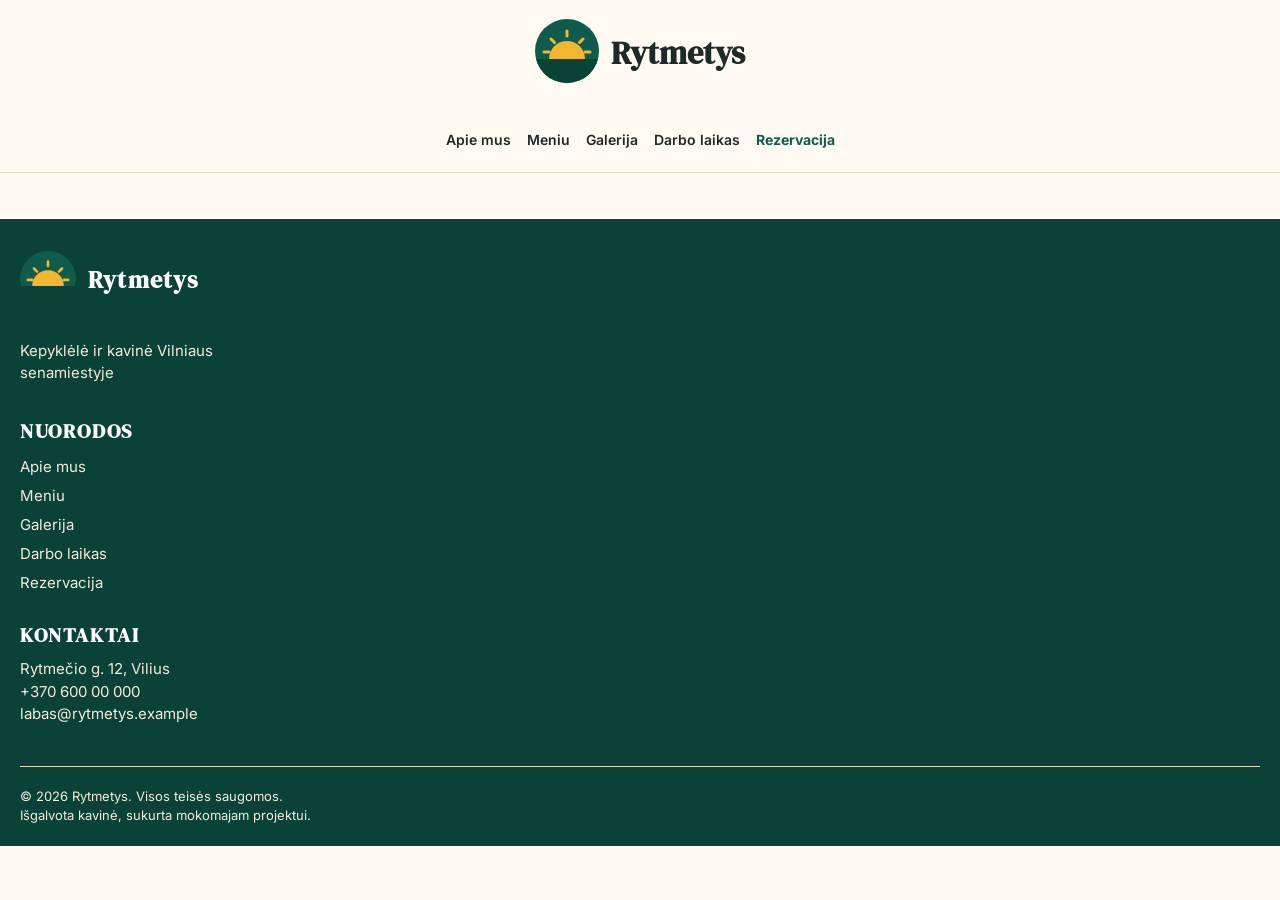
==== rezervacija.html @ 894b5c2f "added the same header and footer from the previous html and now both are connected and are responsiv" ====
<!doctype html>
<html lang="en">
  <head>
    <meta charset="UTF-8" />
    <meta name="viewport" content="width=device-width, initial-scale=1.0" />
    <title>Rytmetys - kepyklėlė ir kavinė Vilniuje</title>
    <link rel="preconnect" href="https://fonts.googleapis.com" />
    <link rel="preconnect" href="https://fonts.gstatic.com" crossorigin />
    <link
      href="https://fonts.googleapis.com/css2?family=DM+Serif+Display&family=Inter:wght@400;500;600;700&display=swap"
      rel="stylesheet" />
    <link rel="stylesheet" href="index.css" />
  </head>
  <body>
    <header class="header">
      <div class="headerLogoTitle">
        <div class="headerLogo">
          <img src="images/logo.svg" alt="logotipas-saule" />
        </div>
        <h1 class="headerTitle">Rytmetys</h1>
      </div>
      <div class="navBar">
        <a class="navItem" href="#about">Apie mus</a>
        <a class="navItem" href="#menu">Meniu</a>
        <a class="navItem" href="#gallery">Galerija</a>
        <a class="navItem" href="#workingTime">Darbo laikas</a>
        <a class="navItem--marked" href="#registracija">Rezervacija</a>
      </div>
    </header>
    <footer class="footer">
      <div class="footerLogoTitle">
        <img src="images/logo.svg" width="64" height="64" alt="logotipas-saule" />
        <p class="footerTitle">Rytmetys</p>
      </div>
      <p class="footerText">Kepyklėlė ir kavinė Vilniaus senamiestyje</p>
      <nav class="footerNavigation">
        <h3 class="footerNavigationHeader">Nuorodos</h3>
        <ul class="footerNavigationList">
          <li><a href="#about">Apie mus</a></li>
          <li><a href="#menu">Meniu</a></li>
          <li><a href="#gallery">Galerija</a></li>
          <li><a href="#workingTime">Darbo laikas</a></li>
          <li><a href="#registracija">Rezervacija</a></li>
        </ul>
      </nav>
      <div class="footerContacts">
        <h3 class="footerContactsHeader">Kontaktai</h3>
        <div class="adress">
          Rytmečio g. 12, Vilius<br />
          <a href="tel">+370 600 00 000</a><br />
          <a href="mail">labas@rytmetys.example</a>
        </div>
      </div>
      <div class="footerCreditation">
        <p>© 2026 Rytmetys. Visos teisės saugomos.</p>
        <p>Išgalvota kavinė, sukurta mokomajam projektui.</p>
      </div>
    </footer>
  </body>
</html>
---- index.css ----
/*spalvos*/

:root {
  --bg: #fffbf2;
  --surface: #f4ecdd;
  --text: #1e2a28;
  --text-muted: #566561;
  --primary: #0f5c4d;
  --primary-dark: #0a4237;
  --accent: #f2b632;
  --accent-dark: #d99a14;
  --line: #e6dac3;
  --border: #8a9894;
  --error: #b3261e;
  --white: #ffffff;
  --footer-text: #c9d3cf;
  --cta-text: #e6f2ec;

  --font-heading: "DM Serif Display", Georgia, serif;
  --font-body: "Inter", system-ui, sans-serif;
}
html {
  scroll-behavior: smooth;
}
*,
*::before,
*::after {
  box-sizing: border-box;
}

body {
  margin: 0;
  background-color: var(--bg);
  color: var(--text);
  font-family: var(--font-body);
}

h1,
h2,
h3 {
  font-family: var(--font-heading);
  font-weight: bold;
}
img {
  max-width: 100%;
  height: auto;
  border-radius: 20px;
}

.headerLogoTitle {
  display: flex;
  justify-content: center;
  align-items: center;
  gap: 12px;
  padding: 10px;
}

.headerTitle {
  font-size: 32px;
}

.navBar {
  display: flex;
  justify-content: center;
  align-items: center;
  gap: 8px;
  padding: 12px 0;
  flex-wrap: wrap;
  border-bottom: 1px solid var(--line);
  margin-bottom: 46px;
}
.navItem {
  text-decoration: none;
  color: var(--text);
  font-size: 14px;
  font-weight: 600;
  padding: 12px 4px;
}
.navItem--marked {
  font-weight: 700;
  padding: 12px 4px;
  font-size: 14px;
  text-decoration: none;
  color: var(--primary);
  transition: transform 0.2 ease;
}

.navItem--marked::after {
  content: "";
  position: absolute;
  left: 0;
  bottom: 8px;
  width: 100%;
  height: 2px;
  background-color: var(--primary);
  transform: scale(0);
  transform-origin: left;
  transition: transform 0.25s ease;
}

.navItem--marked:hover {
  transform: translateY(-2px);
}

.navItem--marked:hover::after {
  transform: scaleX(1);
}

.hero {
  padding: 16px;
}

.heroAccentText {
  color: var(--primary);
  font-weight: 600;
  font-size: 15px;
  margin: 0 0 12px;
}
.heroTitle {
  font-size: 32px;
  color: var(--text);
  max-width: 7.5em;
}

.heroText {
  font-size: 15px;
  color: var(--text-muted);
  max-width: 20em;
  margin: 0 0 24px;
}

.buttons {
  display: flex;
  flex-direction: column;
  gap: 12px;
  margin-bottom: 46px;
}

.button--marked,
.button--outline {
  text-decoration: none;
  display: block;
  padding: 10px 16px;
  border: 2px solid var(--primary);
  border-radius: 100px;
  font-size: 15px;
  text-align: center;
}
.button--marked {
  background-color: var(--primary);
  color: var(--cta-text);
}

.button--outline {
  background-color: transparent;
  color: var(--primary);
}

.heroImage {
  position: relative;
  overflow: hidden;
  border-radius: 20px;
}

.heroImage img {
  border-top: 4px solid var(--line);
  display: block;
  width: 100%;
  height: auto;
}

.heroBadge {
  position: absolute;
  top: 16px;

  left: 16px;
  margin: 0;
  font-size: 14px;
  padding: 8px;
  background-color: var(--surface);
  border-radius: 20px;
  color: var(--text);
  display: flex;
  align-items: center;
  gap: 12px;
  font-weight: 500;
}

.heroBadge::before {
  content: "";
  width: 8px;
  height: 8px;
  border-radius: 50%;
  background-color: var(--primary);
  animation: dotPulse 2s ease-out infinite;
}
.about {
  border-top: 2px solid var(--line);
  border-bottom: 2px solid var(--line);
  padding: 20px;
  display: flex;
  flex-direction: column;
  background-color: var(--surface);
}

.aboutImage {
  order: -1;
  display: block;
  width: 100%;
  height: auto;
  aspect-ratio: 4/3;
  object-fit: cover;
  margin-bottom: 20px;
}

.aboutTitle {
  font-size: 32px;
  color: var(--text);
  margin: 0 0 16px;
}

.aboutText p {
  margin: 0 0 16px;
  font-size: 16px;
  color: var(--primary-dark);
}
.aboutList {
  display: flex;
  flex-direction: column;
  margin: 8px 0 0;
  gap: 12px;
  list-style: none;
}

.aboutList li {
  display: flex;
  align-items: center;
  gap: 12px;
  font-size: 15px;
  font-weight: 500;
  color: var(--text);
}

.aboutList li::before {
  content: "";
  flex-shrink: 0;
  width: 24px;
  height: 24px;
  background: url("images/check.svg");
}

.menu {
  padding: 20px;
}
.menuTitle {
  text-align: center;
  font-size: 32px;
  color: var(--text);
  margin: 0 0 12px;
}
.menuText {
  text-align: center;
  font-size: 15px;
  color: var(--text-muted);
}
.menuCards {
  display: grid;
  grid-template-columns: 1fr;
  gap: 20px;
}

.card {
  display: flex;
  flex-direction: column;
  background-color: var(--white);
  border: 1px solid var(--line);
  border-radius: 20px;
  height: 100%;
  overflow: hidden;
  border-radius: 16px;
  box-shadow: 0 20px 40px rgba(0, 0, 0, 0.06);
  transition:
    transform 0.25s ease,
    box-shadow 0.25s ease;
}

.card:hover {
  transform: translateY(-4px);
  box-shadow: 0 10px 20px rgba(0, 0, 0, 0.14);
}

.cardImage {
  display: block;
  width: 100%;
  aspect-ratio: 4/3;
  object-fit: cover;
  transition: transform 0.25s ease;
}

.card:hover .cardImage {
  transform: scale(1.05);
}

.cardBody {
  display: flex;
  flex-direction: column;
  align-items: flex-start;
  flex: 1;
  padding: 20px 20px 24px;
}

.cardHeader {
  display: flex;
  align-items: baseline;
  justify-content: space-between;
  width: 100%;
  margin-bottom: 10px;
}

.cardTitle {
  font-size: 20px;
  color: var(--text);
  margin: 0;
}

.cardPrice {
  flex-shrink: 0;
  font-size: 16px;
  color: var(--primary);
  font-weight: 800;
}

.cardText {
  font-size: 14px;
  color: var(--text-muted);
  margin: 0;
}

.cardBadge {
  color: var(--text);
  background-color: var(--accent);
  border-radius: 20px;
  padding: 4px 10px;
  font-weight: 600;
  font-size: 14px;
  margin-top: 20px;
  animation: badgePulse 2s ease-in-out infinite;
}

.gallery {
  padding: 20px;
  background-color: var(--surface);
  border-top: 2px solid var(--line);
  border-bottom: 2px solid var(--line);
}

.galleryTitle {
  font-size: 32px;
  text-align: center;
  margin: 0 0 40px;
  color: var(--text);
}

.galleryArea {
  display: grid;
  grid-template-columns: repeat(2, 1fr);
  grid-auto-rows: 158px;
  gap: 20px;
}

.galleryItem {
  position: relative;
  overflow: hidden;
  border-radius: 20px;
}
.galleryItem--wide {
  grid-column: span 2;
}

.galleryItem--tall {
  grid-row: span 2;
}
.galleryItem:first-child {
  grid-row: span 2;
}

.galleryItem img {
  display: block;
  width: 100%;
  height: 100%;
  object-fit: cover;
  transition: transform 0.3s ease;
}

.galleryItem:hover img {
  transform: scale(1.06);
}

.galleryItemText {
  position: absolute;
  color: var(--surface);
  left: 0;
  right: 0;
  bottom: 0;
  padding: 8px;
  font-size: 14px;
  font-weight: 500;
  margin: 0;
  background: linear-gradient(to top, rgba(0, 0, 0, 2), transparent);
}

.lowerHero {
  background-color: var(--primary);
  padding: 64px;
  text-align: center;
}

.lowerHeroTitle {
  margin: 0 0 20px;
  font-size: 32px;
  color: var(--surface);
}

.lowerHeroText {
  margin: 0 0 28px;
  font-size: 15px;
  color: var(--surface);
}

.lowerHeroButton {
  display: inline-block;
  background-color: var(--accent);
  padding: 14px;
  border-radius: 20px;
  text-decoration: none;
  color: var(--text);
  font-weight: 600;
}

.footer {
  background-color: var(--primary-dark);
  color: var(--surface);
  font-size: 15px;
  padding: 20px;
}

.footer a {
  color: inherit;
  text-decoration: none;
}
.footer a:hover {
  color: var(--white);
  text-decoration: underline;
}

.footerLogoTitle {
  display: flex;
  align-items: center;
  gap: 12px;
  margin-bottom: 20px;
  letter-spacing: 0.08em;
}

.footerLogoTitle img {
  width: 56px;
  height: 56px;
}
.footerTitle {
  color: var(--white);
  font-size: 24px;
  font-weight: 700;
  font-family: var(--font-heading);
}
.footerText {
  max-width: 288px;
  margin: 0 0 32px;
  line-height: 1.5em;
}
.footerNavigationHeader,
.footerContactsHeader {
  text-transform: uppercase;
  color: var(--white);
  margin: 0 0 12px;
  font-weight: 600;
  letter-spacing: 0.08em;
  font-size: 20px;
}
.footerNavigationList {
  list-style: none;
  margin: 0 0 32px;
  padding: 0;
}
.footerNavigationList li {
  margin-bottom: 10px;
}
.footerContacts {
  margin-bottom: 40px;
  line-height: 1.5em;
  gap: 12px;
}
.footerCreditation {
  display: flex;
  flex-direction: column;
  border-top: 1px solid var(--line);
  font-size: 13px;
  padding-top: 20px;
  line-height: 1.5em;
}
.footerCreditation p {
  margin: 0;
}

.visit {
  padding: 20px;
}
.visitTitle {
  text-align: center;
  font-size: 32px;
  margin: 0 0 12px;
}
.visitText {
  margin: 0 0 32px;
  text-align: center;
  color: var(--text-muted);
}

.visitBlockTitle {
  margin: 0 0 12px;
  font-size: 24px;
}
.hoursTable {
  width: 100%;
  border-collapse: collapse;
  text-align: left;
  font-size: 16px;
}
.hoursTable caption {
  background-color: var(--primary);
  color: var(--surface);
  border-radius: 12px;
  text-align: left;
  padding: 14px;
}
.hoursTable thead tr {
  background-color: var(--surface);
}

.hoursTable thead th {
  font-size: 12px;
  text-transform: uppercase;
  color: var(--text-muted);
}

.hoursTable th,
.hoursTable td {
  padding: 12px;
  border-bottom: 1px solid var(--line);
}
.hoursTable tbody th {
  font-weight: 600;
}

.hoursTable tbody tr:hover {
  background-color: var(--line);
}

.hoursTable tfoot td {
  border-bottom: 0;
  font-size: 14px;
  color: var(--text-muted);
}
.hoursTable tbody tr:nth-child(2),
.hoursTable tbody tr:nth-child(3) {
  background-image: repeating-linear-gradient(45deg, transparent 0 10px, rgba(15, 92, 77, 0.08) 10px 20px);
  animation: stripesMove 1.5s linear infinite;
}

.visitMap {
  display: block;
  width: 100%;
  aspect-ratio: 16/9;
  object-fit: cover;
  margin-bottom: 20px;
}
.visitAddress {
  font-style: normal;

  line-height: 1.5em;
}
.visitAddress a {
  color: var(--primary);
  text-decoration: none;
}

@keyframes badgePulse {
  0%,
  100% {
    transform: scale(1);
    box-shadow: 0 0 0 0 rgba(242, 182, 50, 0.6);
  }
  50% {
    transform: scale(1.06);
    box-shadow: 0 0 0 8px rgba(242, 182, 50, 0);
  }
}

@keyframes dotPulse {
  0% {
    transform: scale(1);
    box-shadow: 0 0 0 0 rgba(15, 92, 77, 0.6);
  }
  70% {
    transform: scale(1.15);
    box-shadow: 0 0 0 8px rgba(15, 92, 77, 0);
  }
  100% {
    transform: scale(1);
    box-shadow: 0 0 0 0 rgba(15, 92, 77, 0);
  }
}
@keyframes stripesMove {
  from {
    background-position: 0 0;
  }
  to {
    background-position: 28.28px 0;
  }
}
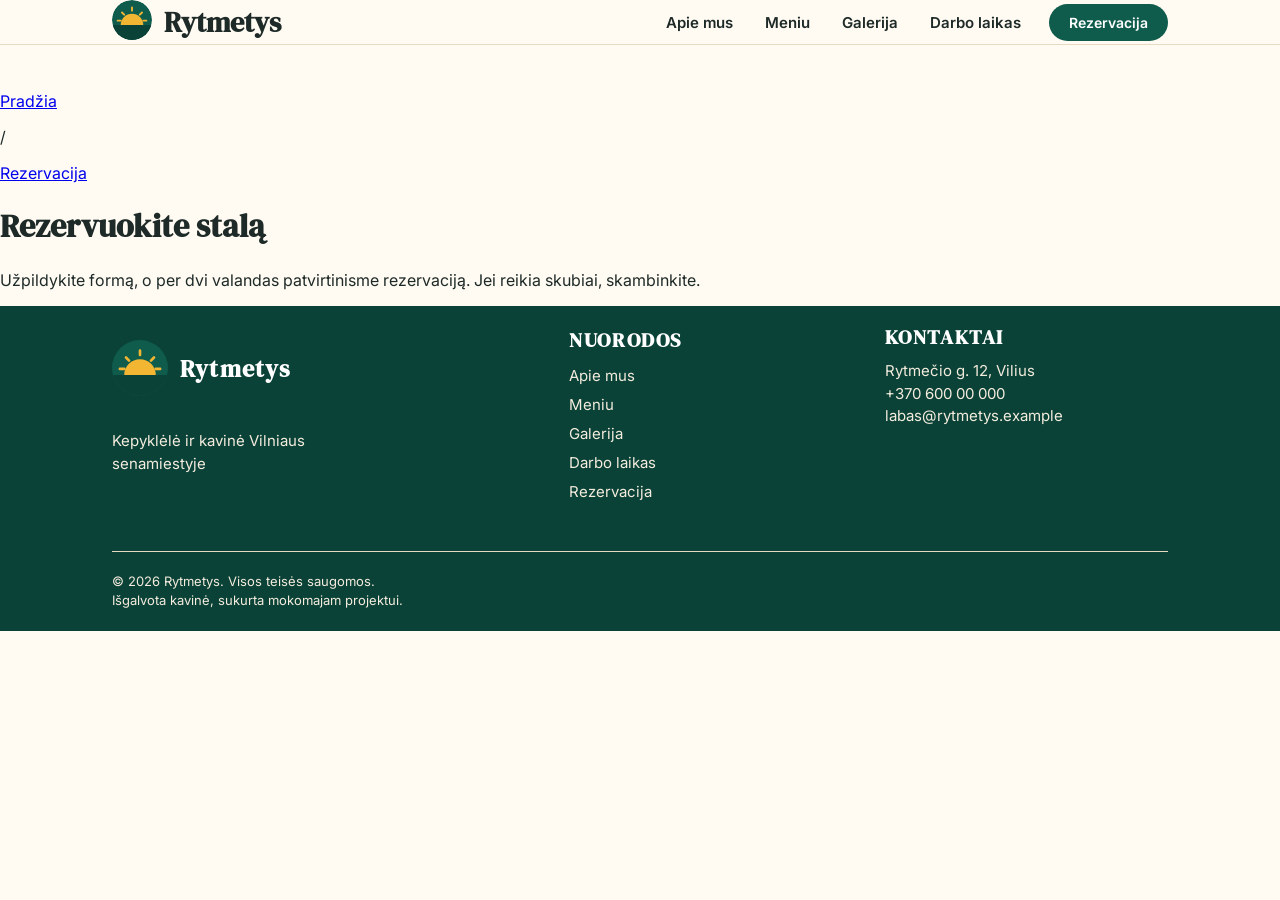
==== commit 35b0c3eb: "hero section for the rezervacija html" ====
--- a/rezervacija.html
+++ b/rezervacija.html
@@ -20,13 +20,27 @@
         <h1 class="headerTitle">Rytmetys</h1>
       </div>
       <div class="navBar">
-        <a class="navItem" href="#about">Apie mus</a>
-        <a class="navItem" href="#menu">Meniu</a>
-        <a class="navItem" href="#gallery">Galerija</a>
-        <a class="navItem" href="#workingTime">Darbo laikas</a>
+        <a class="navItem" href="index.html">Apie mus</a>
+        <a class="navItem" href="index.html">Meniu</a>
+        <a class="navItem" href="index.html">Galerija</a>
+        <a class="navItem" href="index.html">Darbo laikas</a>
         <a class="navItem--marked" href="#registracija">Rezervacija</a>
       </div>
     </header>
+
+    <div class="reservationHero">
+      <div class="reservationNav">
+        <div class="navList">
+          <a href="index.html">Pradžia</a>
+          <p>/</p>
+          <a href="rezervacija.html">Rezervacija</a>
+        </div>
+        <h1 class="reservationTitle">Rezervuokite stalą</h1>
+        <p class="reservationText">
+          Užpildykite formą, o per dvi valandas patvirtinisme rezervaciją. Jei reikia skubiai, skambinkite.
+        </p>
+      </div>
+    </div>
     <footer class="footer">
       <div class="footerLogoTitle">
         <img src="images/logo.svg" width="64" height="64" alt="logotipas-saule" />
--- a/index.css
+++ b/index.css
@@ -626,3 +626,227 @@
     background-position: 28.28px 0;
   }
 }
+
+/* 768 */
+@media (min-width: 768px) {
+  :root {
+    --ruleOne: max(20px, calc((100% - 1056px) / 2));
+  }
+  .hero,
+  .about,
+  .menu,
+  .gallery,
+  .visit,
+  .footer {
+    padding-inline: var(--ruleOne);
+  }
+
+  .menu,
+  .gallery,
+  .visit {
+    padding-block: 48px;
+  }
+  .about {
+    padding-block: 48px;
+  }
+  .hero {
+    padding-block: 32px 48px;
+  }
+
+  .menuTitle,
+  .galleryTitle,
+  .visitTitle,
+  .aboutTitle,
+  .lowerHeroTitle {
+    font-size: 40px;
+  }
+  .header {
+    display: flex;
+    justify-content: space-between;
+    align-items: center;
+    padding-inline: var(--ruleOne);
+    border-bottom: 1px solid var(--line);
+    margin-bottom: 46px;
+  }
+  .headerLogoTitle {
+    padding: 0;
+  }
+  .headerLogo img {
+    width: 40px;
+    height: 40px;
+  }
+  .headerTitle {
+    font-size: 28px;
+    margin: 0;
+  }
+
+  .navBar {
+    border-bottom: 0;
+    margin-bottom: 0;
+    padding: 0;
+    gap: 24px;
+    flex-wrap: nowrap;
+  }
+  .navItem {
+    font-size: 15px;
+    box-shadow: inset 0 -2px 0 transparent;
+  }
+  .navItem:hover {
+    box-shadow: inset 0 -2px 0 var(--accent);
+  }
+  .navItem--marked {
+    padding: 10px 20px;
+    background-color: var(--primary);
+    color: var(--white);
+    font-weight: 600;
+    border-radius: 100px;
+    transition: background-color 0.25s ease;
+  }
+  .navItem--marked::after {
+    display: none;
+  }
+  .navItem--marked:hover {
+    background-color: var(--primary-dark);
+    transform: none;
+  }
+  .heroTitle {
+    font-size: 44px;
+    max-width: 10em;
+  }
+  .buttons {
+    flex-direction: row;
+  }
+  .button--marked,
+  .button--outline {
+    padding: 12px 24px;
+  }
+  .menuText {
+    max-width: 704px;
+    margin: 0 auto 40px;
+  }
+  .menuCards {
+    grid-template-columns: repeat(2, 1fr);
+    gap: 24px;
+  }
+  .galleryArea {
+    grid-template-columns: repeat(4, 1fr);
+    grid-auto-rows: 160px;
+  }
+  .lowerHero {
+    padding: 64px max(20px, calc((100% - 704px) / 2));
+  }
+  .footer {
+    display: grid;
+    grid-template-columns: 1.5fr 1fr 1fr;
+    column-gap: 32px;
+    align-content: start;
+  }
+  .footerLogoTitle {
+    grid-column: 1;
+    grid-row: 1;
+  }
+  .footerText {
+    grid-column: 1;
+    grid-row: 2;
+  }
+  .footerNavigation {
+    grid-column: 2;
+    grid-row: 1 / span 2;
+  }
+  .footerContacts {
+    grid-column: 3;
+    grid-row: 1 / span 2;
+    margin-bottom: 0;
+  }
+  .footerNavigationList {
+    margin-bottom: 0;
+  }
+  .footerCreditation {
+    grid-column: 1 / -1;
+    margin-top: 40px;
+  }
+}
+
+/* 1024 */
+@media (min-width: 1024px) {
+  .menu,
+  .gallery,
+  .visit,
+  .about {
+    padding-block: 64px;
+  }
+  .lowerHero {
+    padding-block: 80px;
+  }
+  .hero {
+    display: grid;
+    grid-template-columns: 1fr 1fr;
+    column-gap: 64px;
+    align-content: center;
+  }
+  .hero > * {
+    grid-column: 1;
+  }
+  .heroImage {
+    grid-column: 2;
+    grid-row: 1 / span 4;
+    align-self: center;
+  }
+  .heroTitle {
+    font-size: 52px;
+  }
+  .buttons {
+    margin-bottom: 0;
+  }
+  .about {
+    display: grid;
+    grid-template-columns: 1fr 1fr;
+    column-gap: 64px;
+    align-items: center;
+  }
+  .about > *:not(.aboutImage) {
+    grid-column: 2;
+  }
+  .aboutImage {
+    grid-column: 1;
+    grid-row: 1 / span 3;
+    aspect-ratio: 444 / 555;
+    margin-bottom: 0;
+  }
+  .menuCards {
+    grid-template-columns: repeat(3, 1fr);
+    gap: 32px;
+  }
+
+  .galleryArea {
+    grid-auto-rows: 200px;
+  }
+  .visit {
+    display: grid;
+    grid-template-columns: 1fr 1fr;
+    column-gap: 64px;
+  }
+  .visitTitle,
+  .visitText {
+    grid-column: 1 / -1;
+  }
+  .visitBlock {
+    margin: 0;
+  }
+}
+
+/* 1440 */
+@media (min-width: 1440px) {
+  .header {
+    height: 85px;
+  }
+  .hero {
+    grid-template-columns: 1fr 472px;
+  }
+  .about {
+    grid-template-columns: 444px 1fr;
+  }
+  .galleryArea {
+    grid-auto-rows: 224px;
+  }
+}
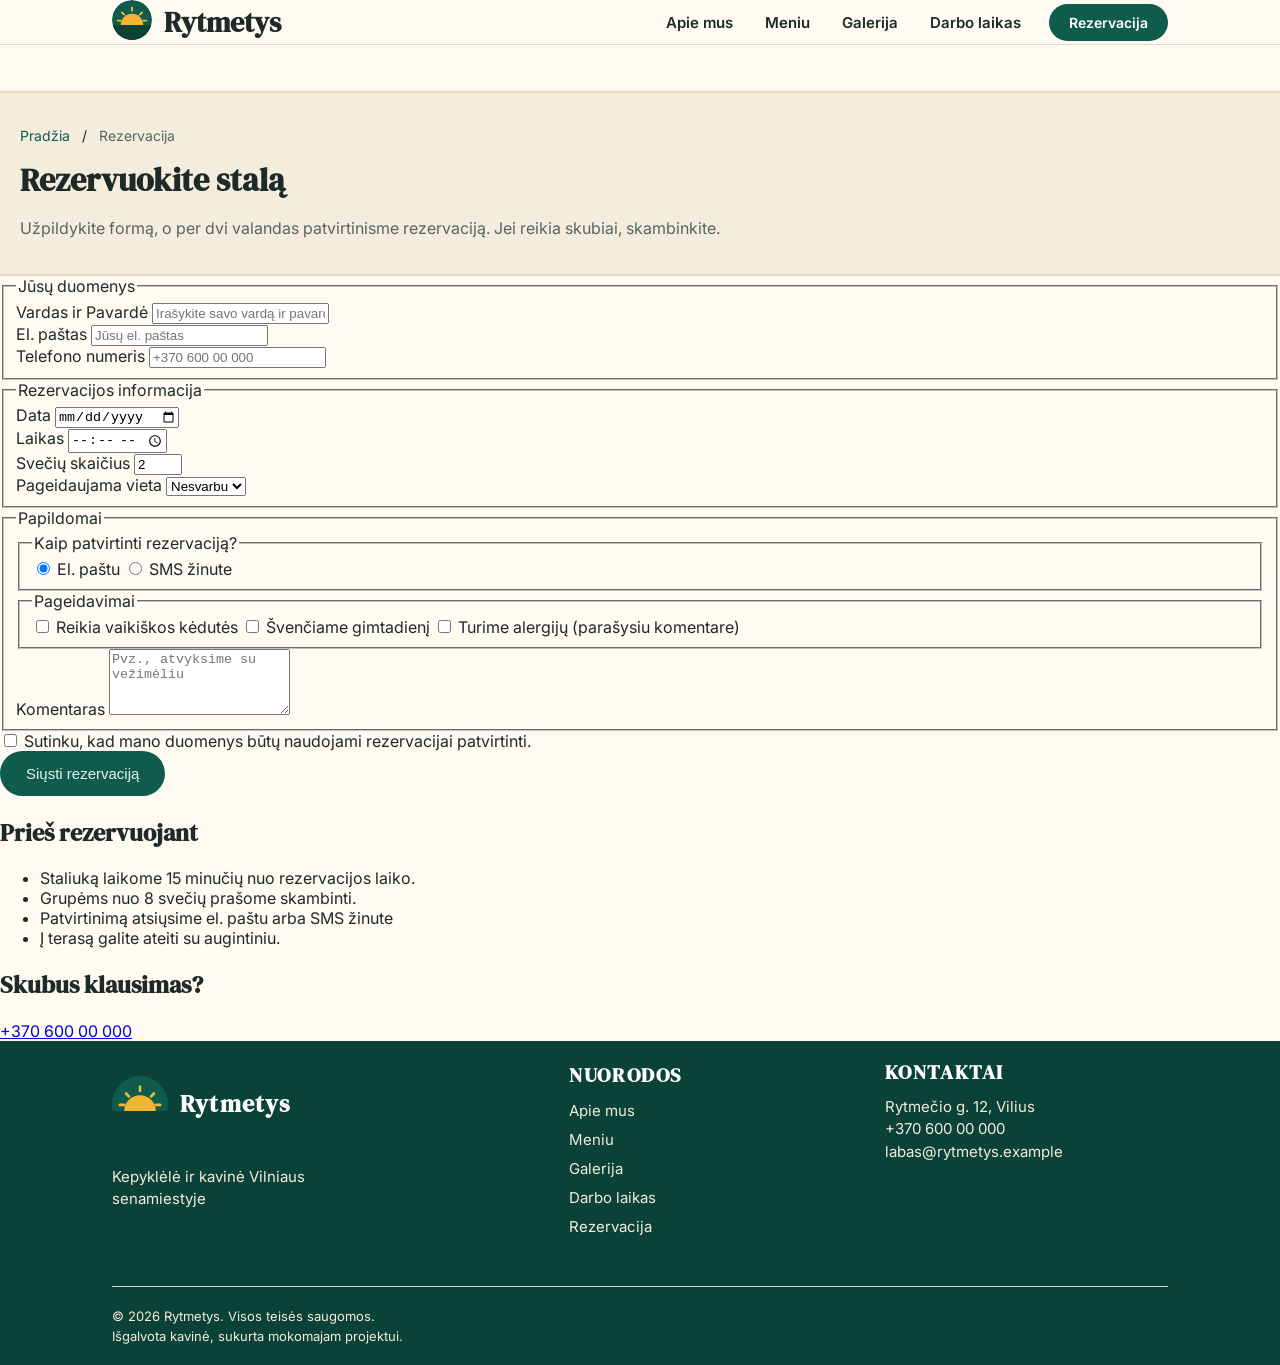
==== commit 9e24eb9c: "added the reservation field" ====
--- a/rezervacija.html
+++ b/rezervacija.html
@@ -33,7 +33,7 @@
         <div class="navList">
           <a href="index.html">Pradžia</a>
           <p>/</p>
-          <a href="rezervacija.html">Rezervacija</a>
+          <a class="navList--muted" href="rezervacija.html">Rezervacija</a>
         </div>
         <h1 class="reservationTitle">Rezervuokite stalą</h1>
         <p class="reservationText">
@@ -41,6 +41,119 @@
         </p>
       </div>
     </div>
+
+    <main class="reservationFormSection">
+      <form class="reservationForm">
+        <fieldset class="formGroup">
+          <legend class="formGroupTitle">Jūsų duomenys</legend>
+
+          <div class="formField">
+            <label for="name">Vardas ir Pavardė</label>
+            <input type="text" id="name" name="name" placeholder="Irašykite savo vardą ir pavardę" required />
+          </div>
+          <div class="formField">
+            <label for="email">El. paštas</label>
+            <input type="email" id="email" name="email" placeholder="Jūsų el. paštas" required />
+          </div>
+
+          <div class="formField">
+            <label for="phone">Telefono numeris</label>
+            <input type="tel" id="phone" name="phone" placeholder="+370 600 00 000" required />
+          </div>
+        </fieldset>
+        <fieldset class="formGroup">
+          <legend class="formGroupTitle">Rezervacijos informacija</legend>
+          <div class="formField">
+            <label for="date">Data</label>
+            <input type="date" id="date" name="date" required />
+          </div>
+
+          <div class="formField">
+            <label for="time">Laikas</label>
+            <input type="time" id="time" name="time" required />
+          </div>
+
+          <div class="formField">
+            <label for="guests">Svečių skaičius</label>
+            <input type="number" id="guests" name="guests" value="2" min="1" max="12" required />
+          </div>
+          <div class="formField">
+            <label for="place">Pageidaujama vieta</label>
+            <select id="place" name="place">
+              <option value="any">Nesvarbu</option>
+              <option value="inside">Viduje</option>
+              <option value="terrace">Terasoje</option>
+            </select>
+          </div>
+        </fieldset>
+        
+      </form>
+      <fieldset class="formGroup">
+      <legend class="formGroupTitle">Papildomai</legend>
+
+      <fieldset class="formSubgroup">
+        <legend>Kaip patvirtinti rezervaciją?</legend>
+        <div class="formOptionsRow">
+          <label class="formOption">
+            <input type="radio" name="confirmation" value="email" checked />
+            El. paštu
+          </label>
+          <label class="formOption">
+            <input type="radio" name="confirmation" value="sms" />
+            SMS žinute
+          </label>
+        </div>
+      </fieldset>
+
+      <fieldset class="formSubgroup">
+        <legend>Pageidavimai</legend>
+        <div class="formOptionsColumn">
+          <label class="formOption">
+            <input type="checkbox" name="wishes" value="highchair" />
+            Reikia vaikiškos kėdutės
+          </label>
+          <label class="formOption">
+            <input type="checkbox" name="wishes" value="birthday" />
+            Švenčiame gimtadienį
+          </label>
+          <label class="formOption">
+            <input type="checkbox" name="wishes" value="allergies" />
+            Turime alergijų (parašysiu komentare)
+          </label>
+        </div>
+      </fieldset>
+      <div class="formField">
+        <label for="comment">Komentaras</label>
+        <textarea id="comment" name="comment" rows="4" maxlength="500"
+                  placeholder="Pvz., atvyksime su vežimėliu"></textarea>
+      </div>
+    </fieldset>
+
+    <label class="formConsent">
+      <input type="checkbox" name="consent" required />
+      Sutinku, kad mano duomenys būtų naudojami rezervacijai patvirtinti.
+    </label>
+
+    <button class="button--marked" type="submit">Siųsti rezervaciją</button>
+  </form>
+
+  <aside class="reservationInfo">
+    <div class="infoBlock">
+      <h2 class="infoTitle">Prieš rezervuojant</h2>
+      <ul class="infoList">
+        <li>Staliuką laikome 15 minučių nuo rezervacijos laiko.</li>
+         <li>Grupėms nuo 8 svečių prašome skambinti.</li>
+          <li>Patvirtinimą atsiųsime el. paštu arba SMS žinute</li>
+           <li>Į terasą galite ateiti su augintiniu.</li>
+      </ul>
+    </div>
+    <div class="infoBlock infoBlock--urgent">
+      <h2 class="infoTitle">Skubus klausimas?</h2>
+      <a class="infoPhone" href="tel:+37060000000">+370 600 00 000</a>
+    </div>
+  </aside>
+      
+    </main>
     <footer class="footer">
       <div class="footerLogoTitle">
         <img src="images/logo.svg" width="64" height="64" alt="logotipas-saule" />
--- a/index.css
+++ b/index.css
@@ -850,3 +850,37 @@
     grid-auto-rows: 224px;
   }
 }
+
+/* rezervacijos puslapis
+
+*/
+.reservationHero {
+  padding: 20px;
+  background-color: var(--surface);
+  border-top: 2px solid var(--line);
+  border-bottom: 2px solid var(--line);
+}
+
+.navList {
+  display: flex;
+  align-items: center;
+  gap: 12px;
+  font-size: 14px;
+}
+.navList a {
+  text-decoration: none;
+  color: var(--primary);
+}
+.navList a:last-child {
+  color: var(--text-muted);
+}
+.reservationTitle {
+  margin: 0 0 12px;
+  font-size: 32px;
+  color: var(--text);
+}
+
+.reservationText {
+  font-size: 16px;
+  color: var(--text-muted);
+}
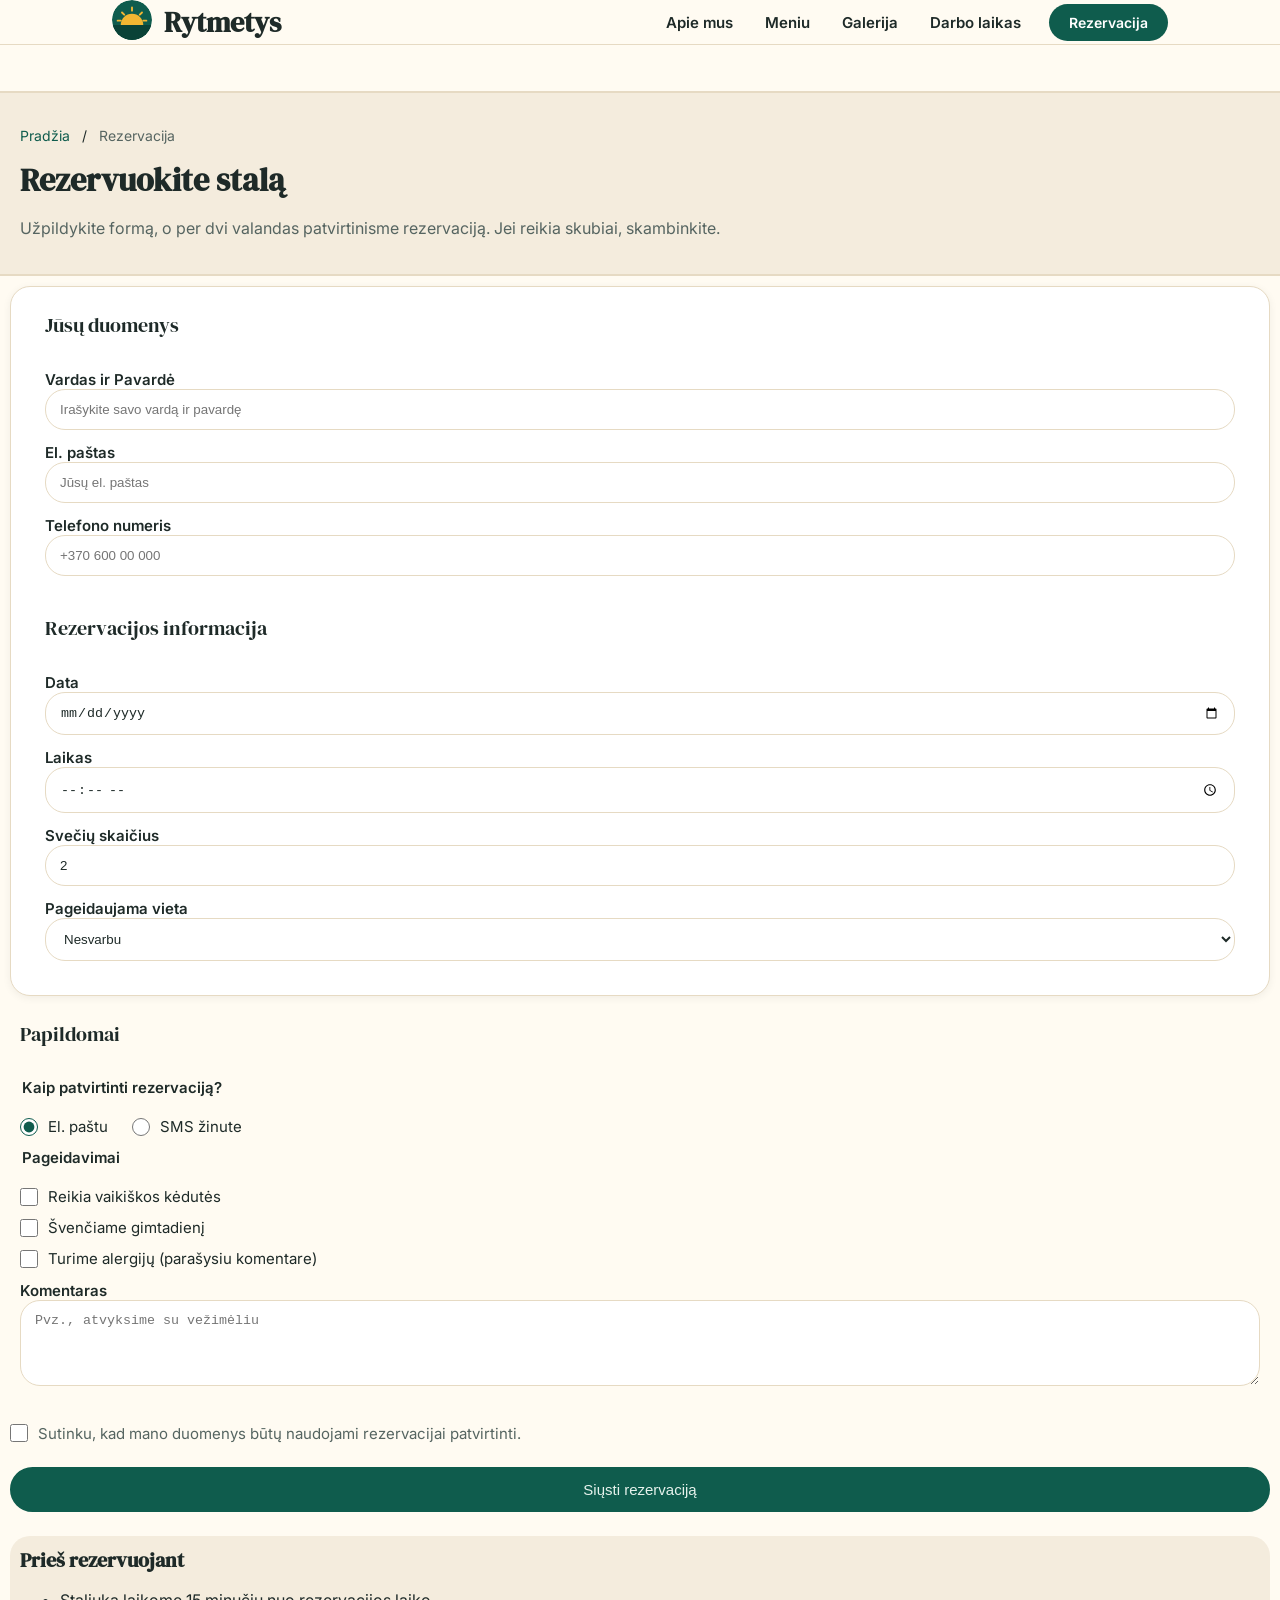
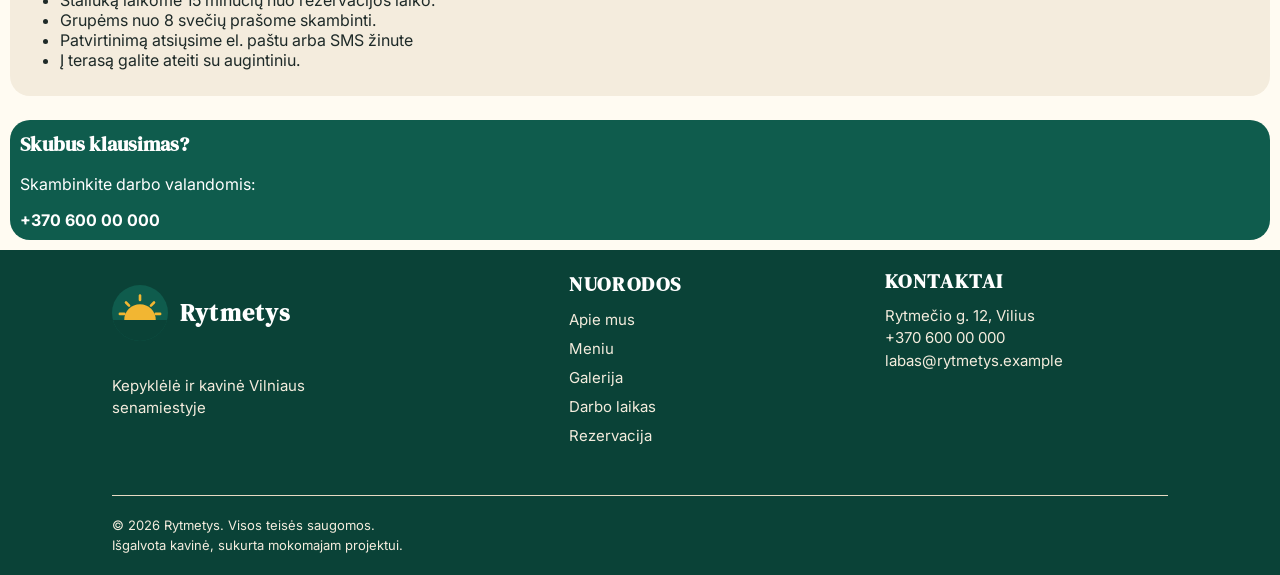
==== commit 48c6efad: "added a text line for the infoBlock" ====
--- a/rezervacija.html
+++ b/rezervacija.html
@@ -149,6 +149,7 @@
     </div>
     <div class="infoBlock infoBlock--urgent">
       <h2 class="infoTitle">Skubus klausimas?</h2>
+      <p class="infoText">Skambinkite darbo valandomis:</p>
       <a class="infoPhone" href="tel:+37060000000">+370 600 00 000</a>
     </div>
   </aside>
--- a/index.css
+++ b/index.css
@@ -884,3 +884,126 @@
   font-size: 16px;
   color: var(--text-muted);
 }
+
+.reservationFormSection {
+  display: flex;
+  flex-direction: column;
+  padding: 10px;
+  gap: 24px;
+}
+.reservationForm {
+  display: flex;
+  flex-direction: column;
+  background-color: var(--white);
+  border: 1px solid var(--line);
+  border-radius: 20px;
+  padding: 24px;
+  gap: 28px;
+  box-shadow: 0 2px 8px rgba(0, 0, 0, 0.06);
+}
+.formGroup {
+  display: flex;
+  flex-direction: column;
+  gap: 12px;
+  min-width: 0;
+  margin: 0;
+  padding: 10px;
+  border: 0;
+}
+.formGroupTitle {
+  font-family: var(--font-heading);
+  font-size: 20px;
+  color: var(--text);
+  padding: 0;
+  margin-bottom: 20px;
+}
+
+.formField label {
+  font-size: 15px;
+  font-weight: 600;
+}
+
+.formField input,
+.formField select,
+.formField textarea {
+  width: 100%;
+  padding: 12px 14px;
+  border: 1px solid var(--line);
+  border-radius: 20px;
+  background-color: var(--white);
+  color: var(--text);
+}
+.formSubgroup {
+  min-width: 0;
+  margin: 0;
+  padding: 0;
+  border: 0;
+}
+.formSubgroup legend {
+  margin-bottom: 20px;
+  font-family: var(--font-body);
+  font-size: 15px;
+  font-weight: 600;
+}
+
+.formOptionsRow {
+  display: flex;
+  flex-wrap: wrap;
+  gap: 8px 24px;
+}
+.formOptionsColumn {
+  display: flex;
+  flex-direction: column;
+  gap: 12px;
+}
+.formOption {
+  display: flex;
+  align-items: center;
+  gap: 10px;
+  font-size: 15px;
+}
+.formOption input,
+.formConsent input {
+  flex-shrink: 0;
+  width: 18px;
+  height: 18px;
+  margin: 0;
+  accent-color: var(--primary);
+}
+.formConsent {
+  display: flex;
+  align-items: flex-start;
+  gap: 10px;
+  font-size: 15px;
+  color: var(--text-muted);
+}
+.reservationInfo {
+  display: flex;
+  flex-direction: column;
+  gap: 24px;
+}
+
+.infoBlock {
+  padding: 10px;
+  background-color: var(--surface);
+  border-radius: 20px;
+}
+.infoBlock--urgent {
+  background-color: var(--primary);
+  color: var(--white);
+}
+
+.infoTitle {
+  margin: 0 0 12px;
+  font-size: 20px;
+}
+
+.infoPhone {
+  color: inherit;
+  font-size: 20;
+  font-weight: 700;
+  text-decoration: none;
+}
+.infoText {
+  font-size: 16px;
+}
